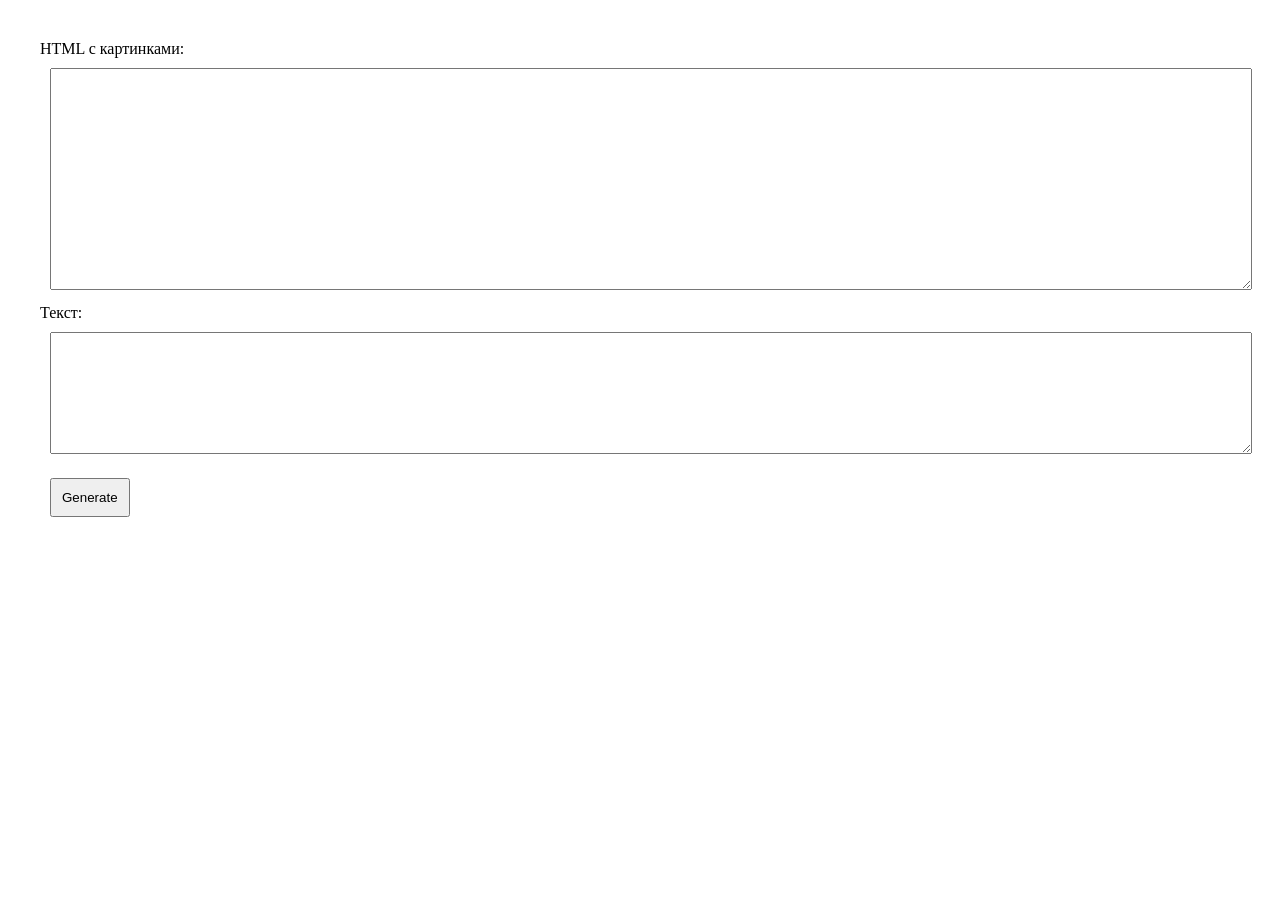
==== index.html @ d3c3d01a "init" ====
<!doctype html>
<html lang="en">
  <head>
    <meta charset="UTF-8">
    <meta name="viewport" content="width=device-width, initial-scale=1.0">
    <title>Gift Generator</title>
  </head>
  <style>
	* {
		margin: 10px;
		padding: 10px;
	}
	#img-src {
		width: calc(100% - 20px);
		height: 200px;
		overflow: auto;
	}
	#text-src {
		width: calc(100% - 20px);
		height: 100px;
		overflow: auto;
	}
  </style>
  <body id="body" type="JS">
	HTML с картинками:
	<textarea name="" id="img-src"></textarea>
	Текст:
	<textarea name="" id="text-src"></textarea>
	<button id="button">Generate</button>
    <script src="test.js"></script>
  </body>
</html>
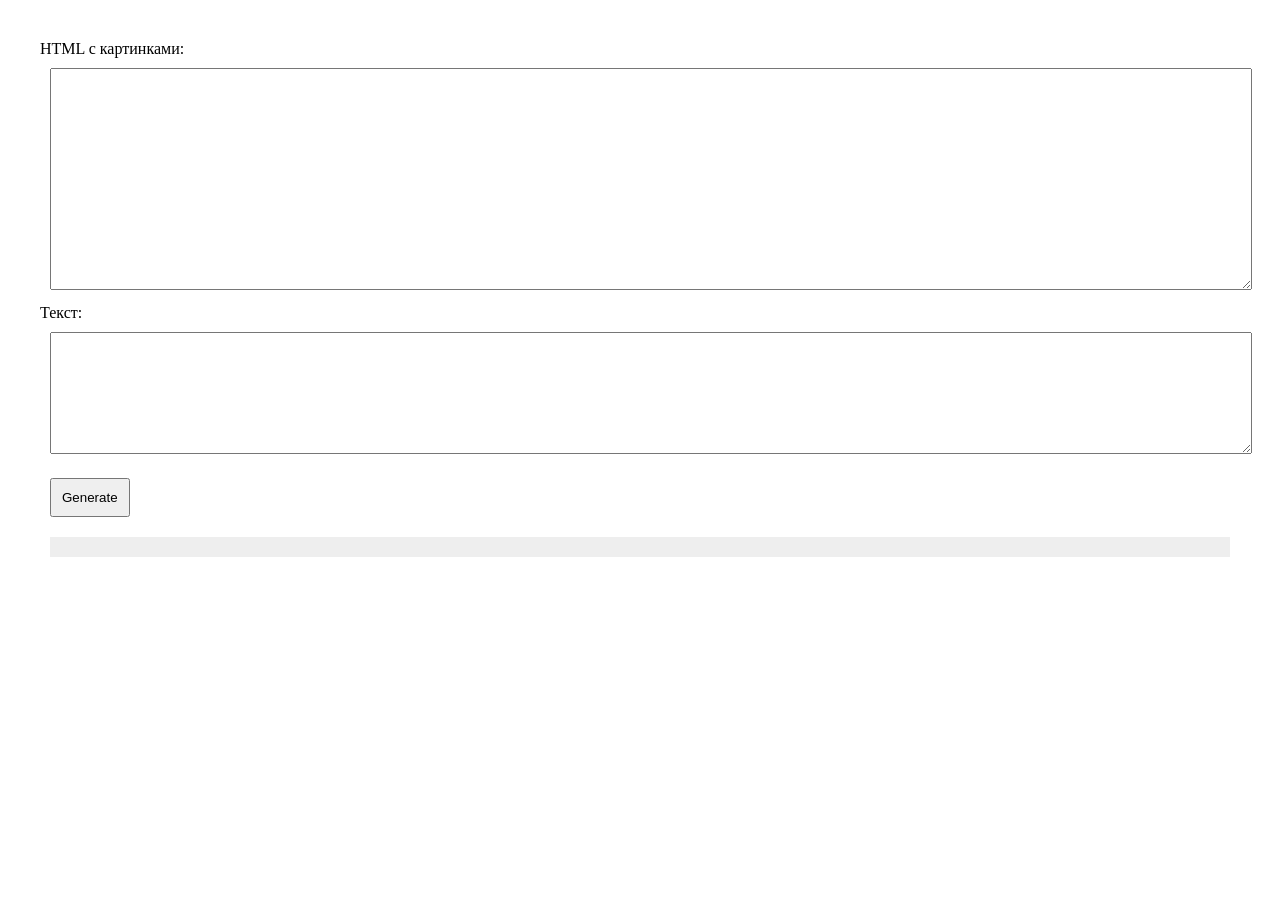
==== commit 624cd3f0: "add buffer" ====
--- a/index.html
+++ b/index.html
@@ -20,6 +20,9 @@
 		height: 100px;
 		overflow: auto;
 	}
+	#result {
+		background-color: #eee;
+	}
   </style>
   <body id="body" type="JS">
 	HTML с картинками:
@@ -27,6 +30,7 @@
 	Текст:
 	<textarea name="" id="text-src"></textarea>
 	<button id="button">Generate</button>
+	<div id="result"></div>
     <script src="test.js"></script>
   </body>
 </html>
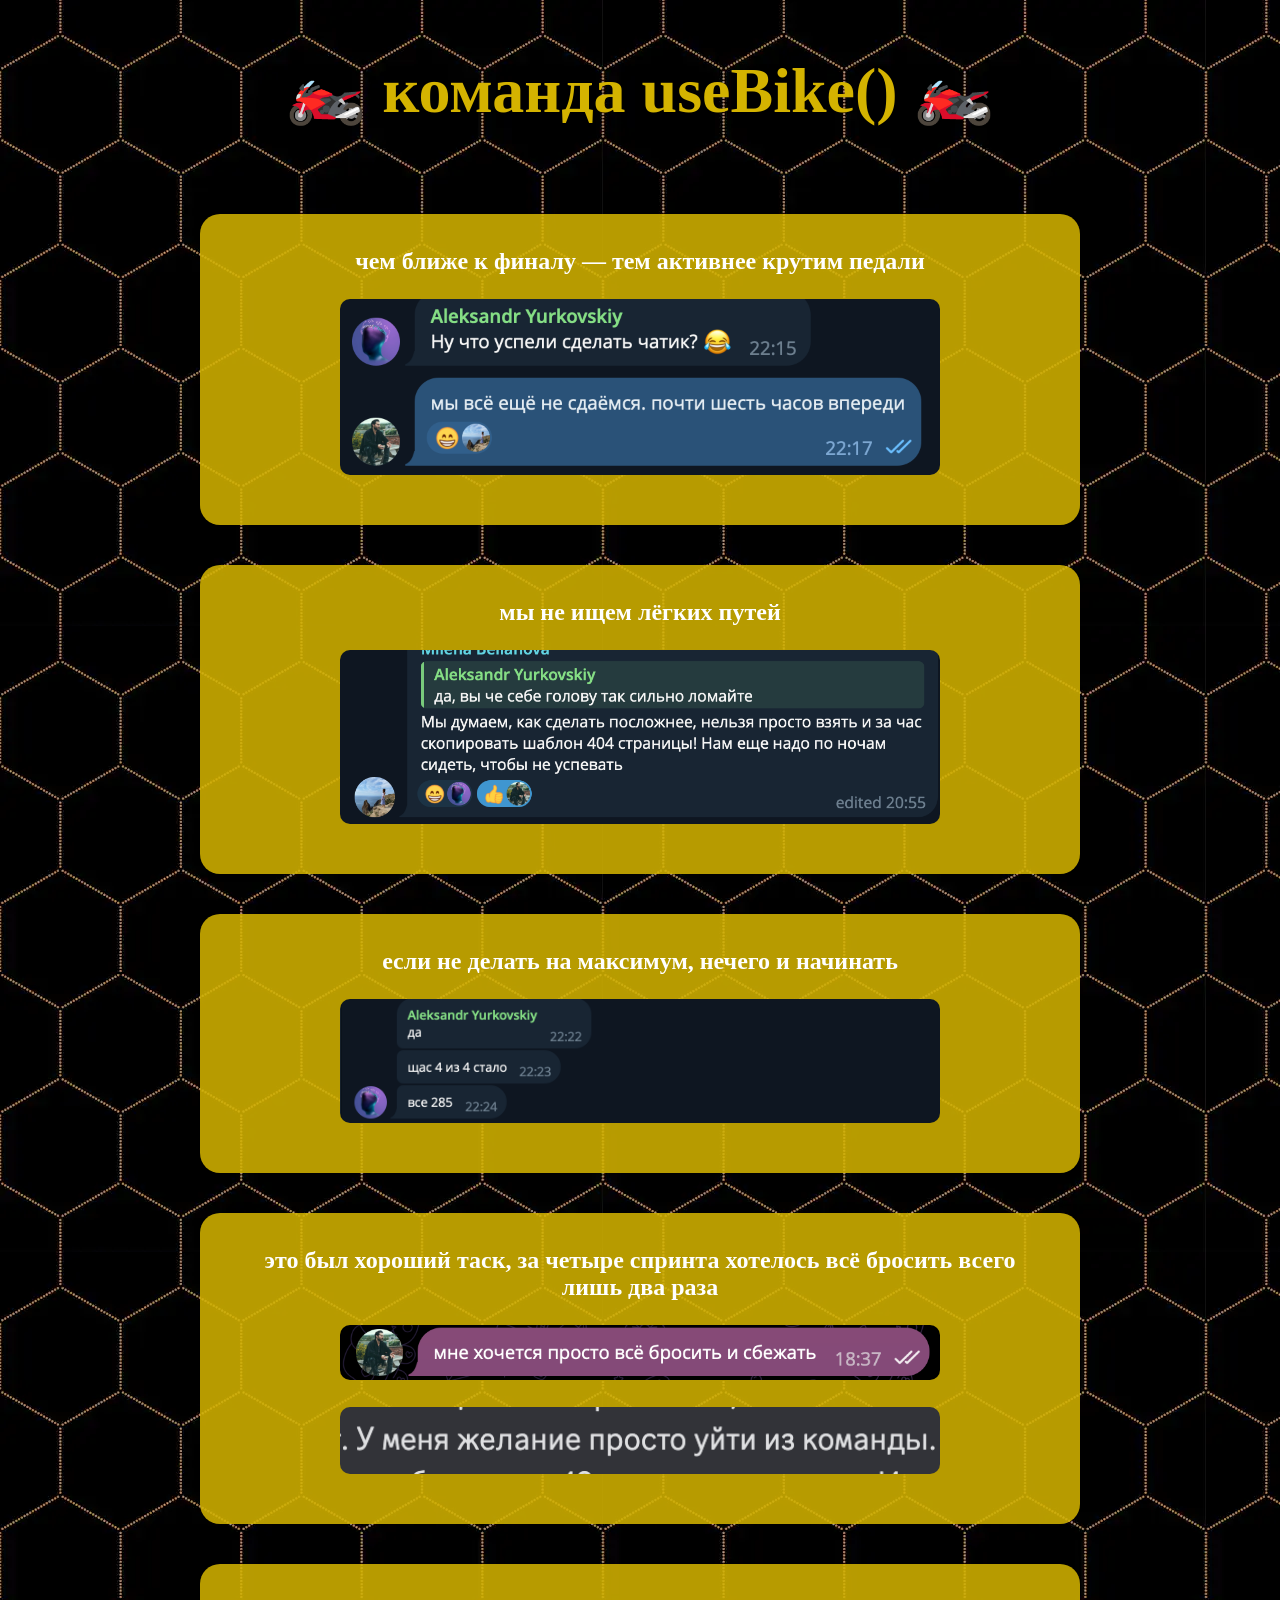
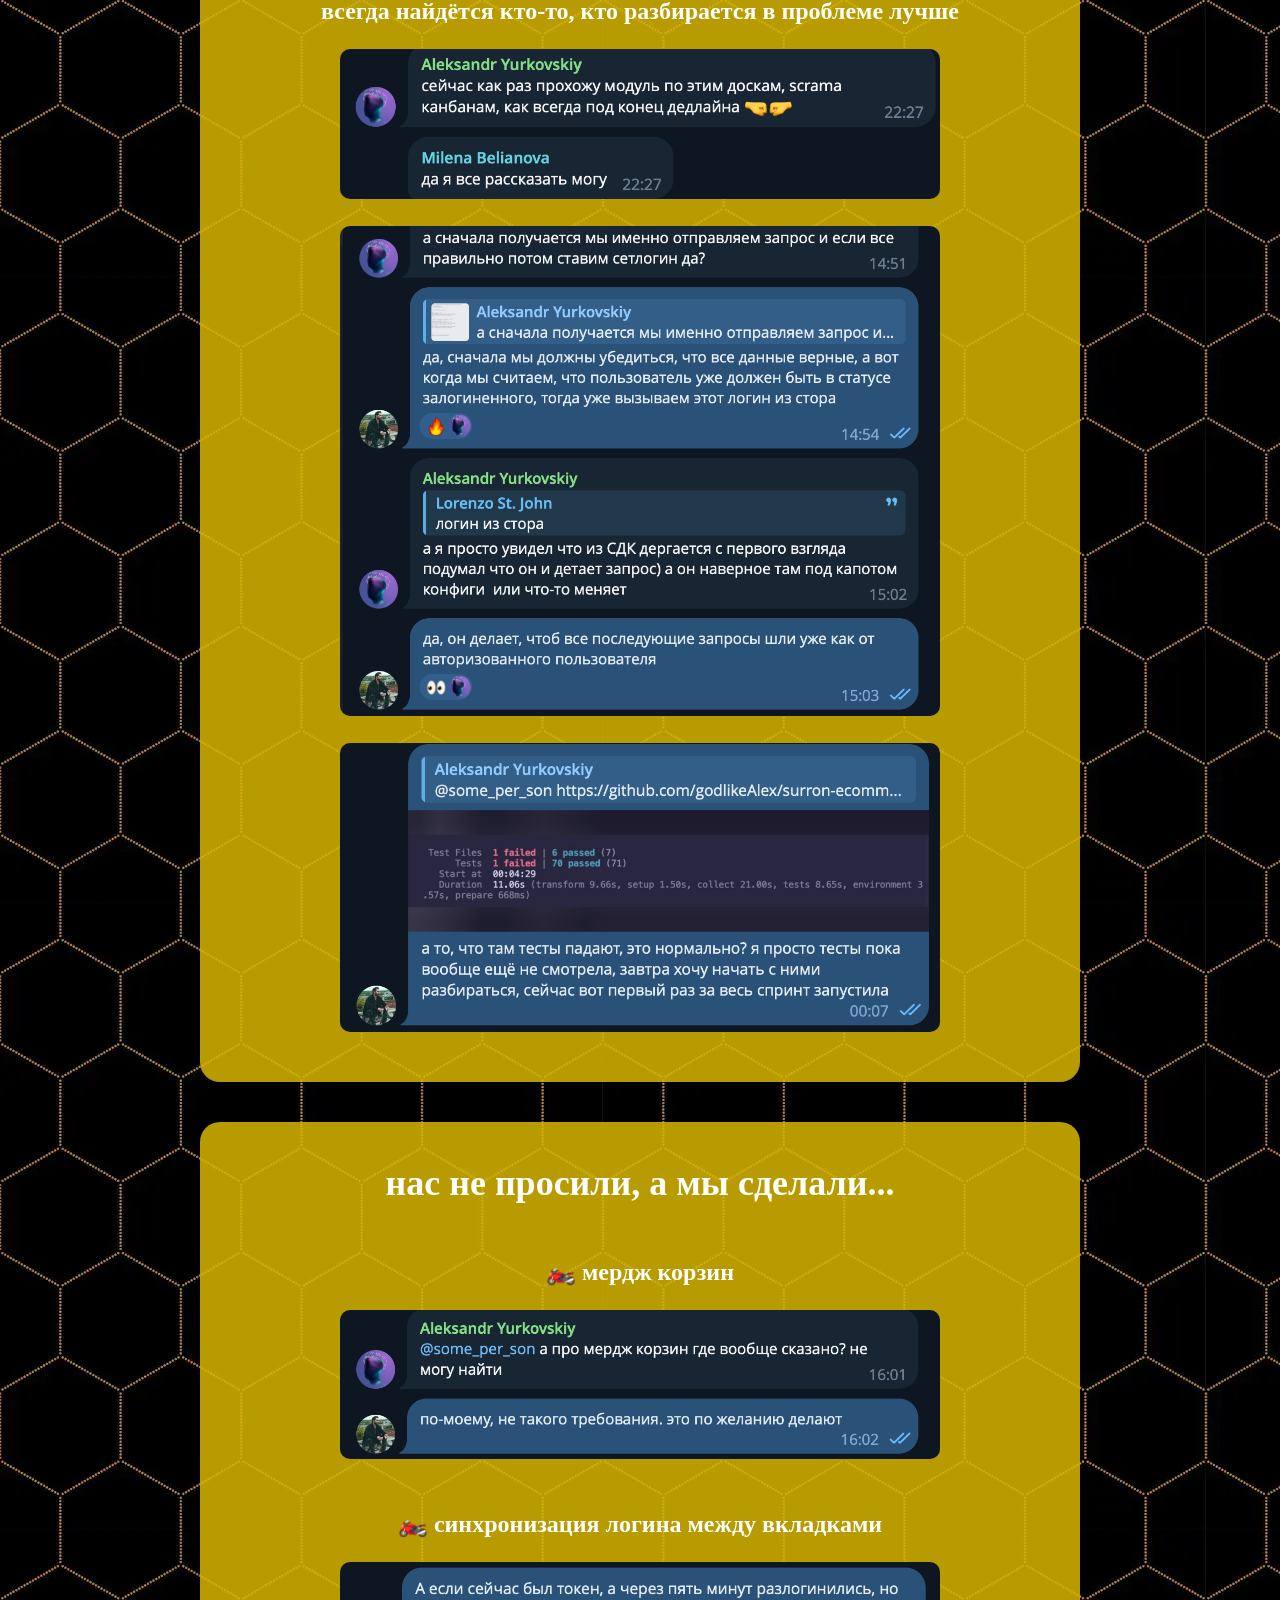
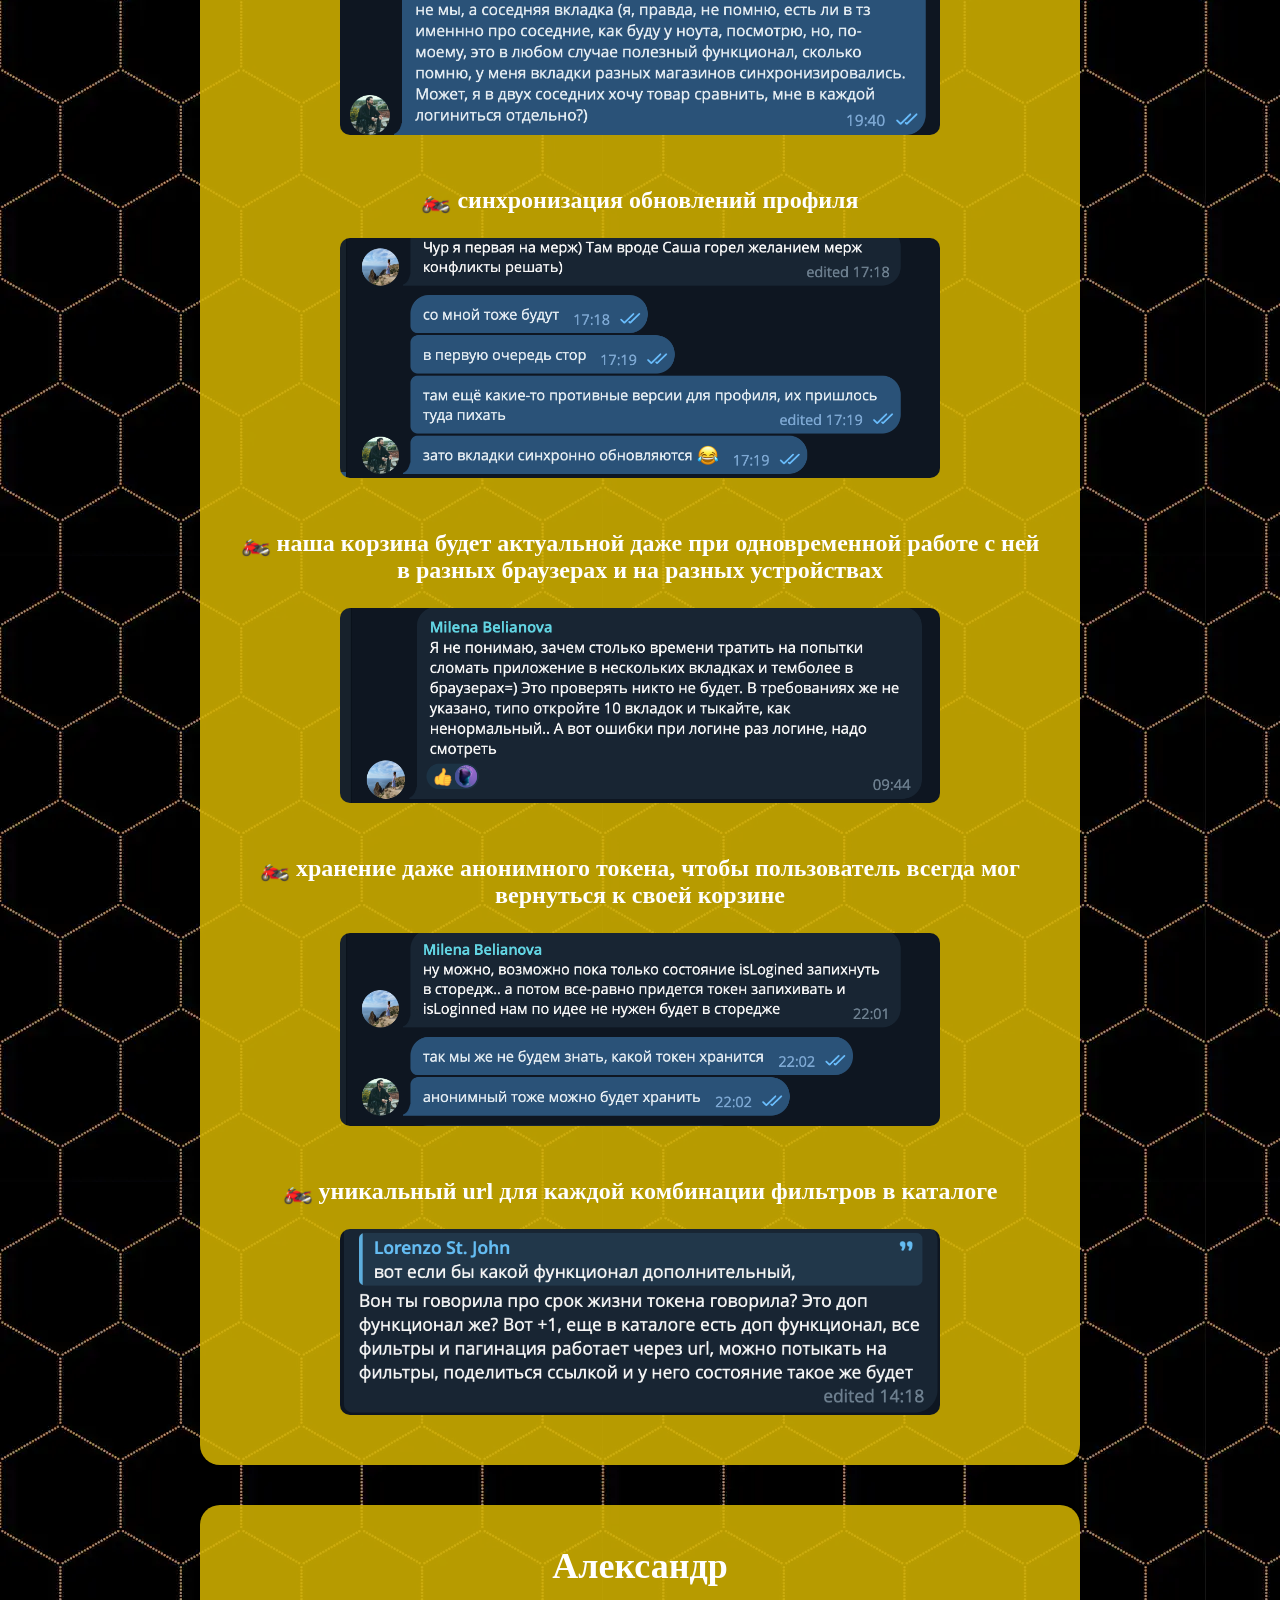
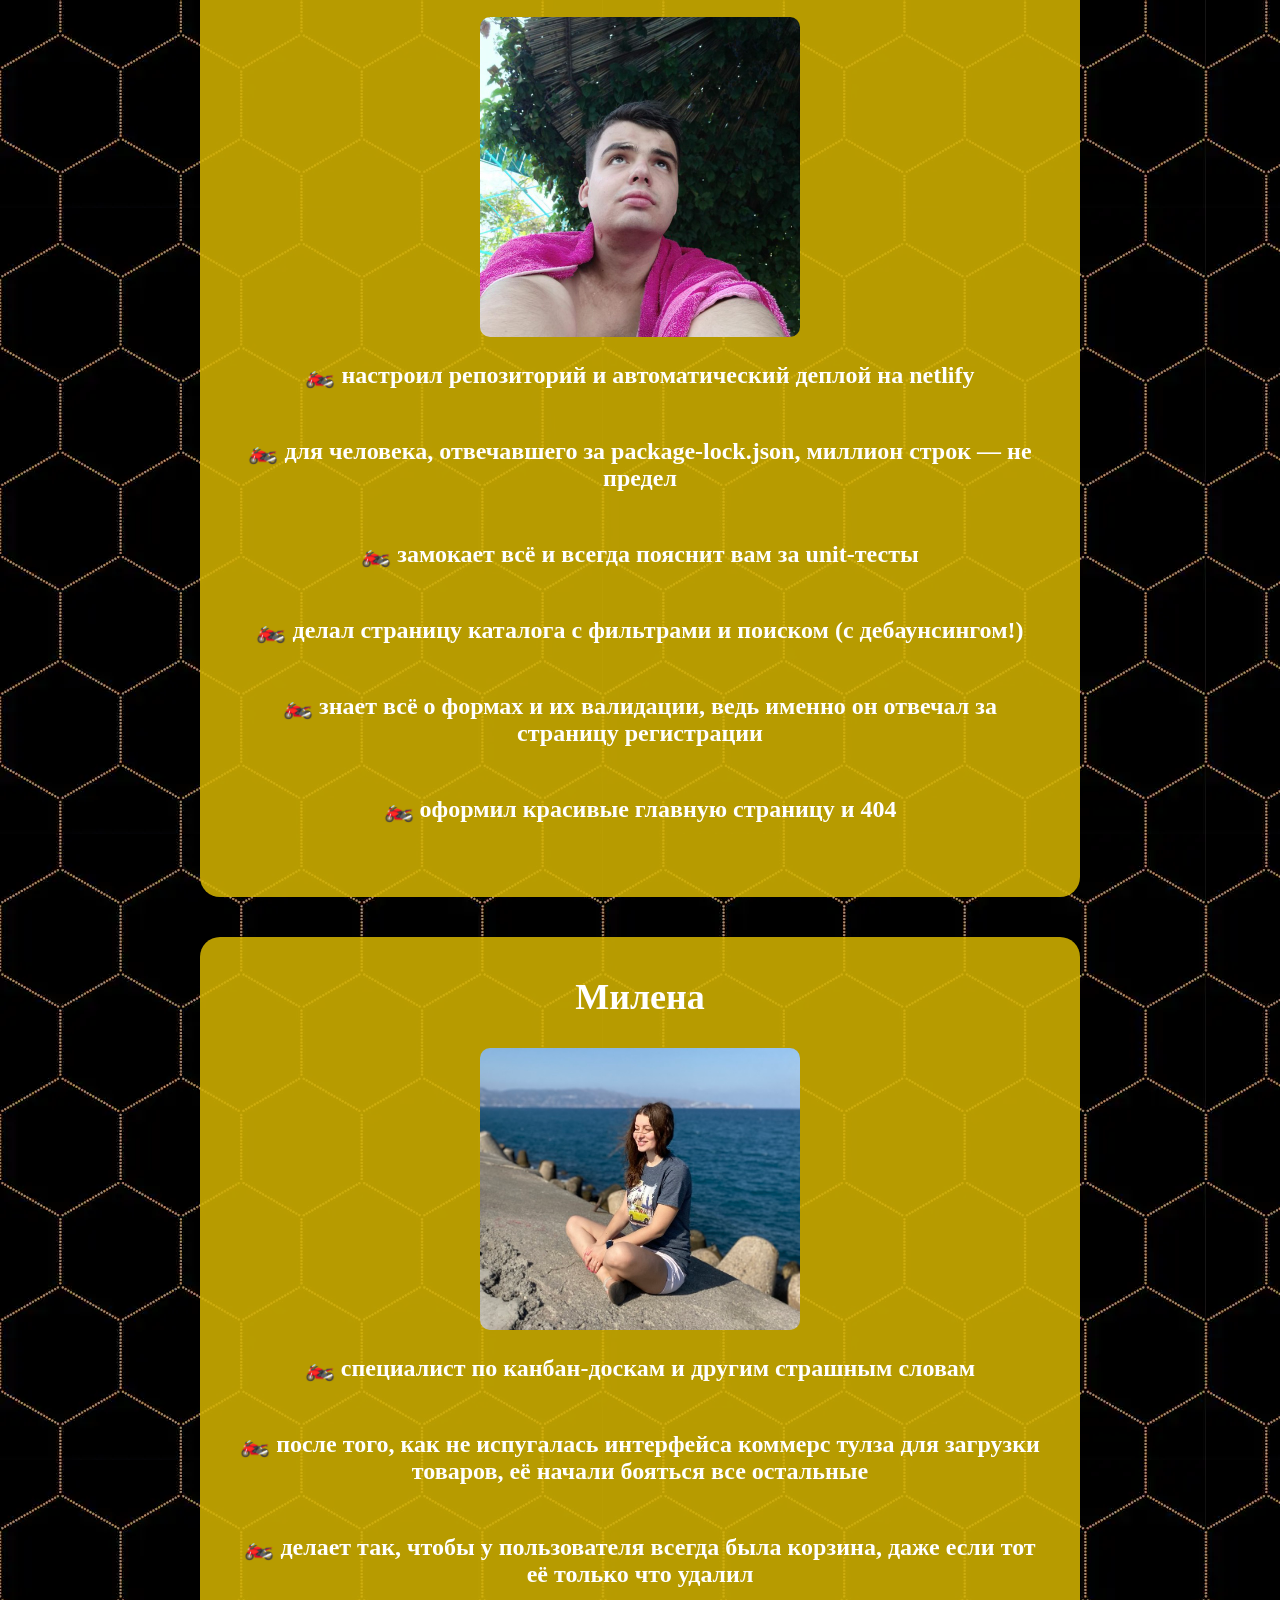
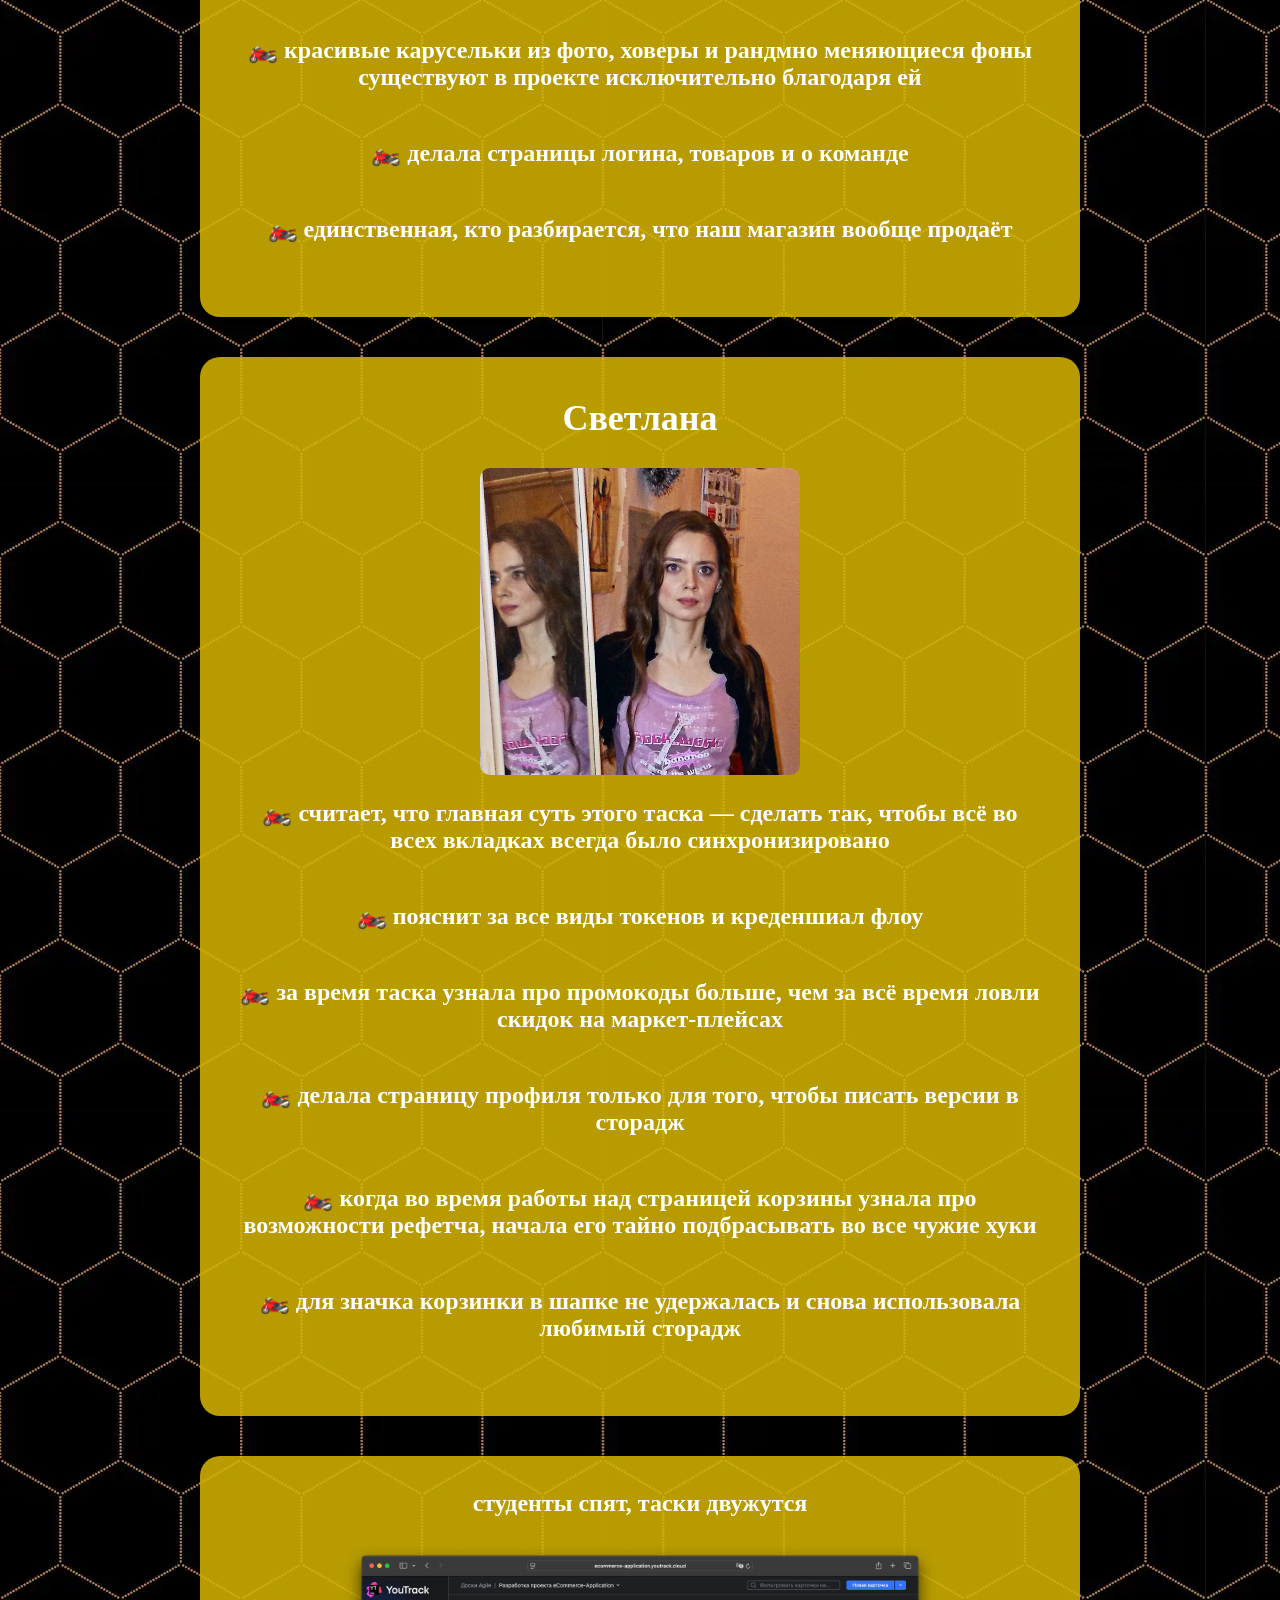
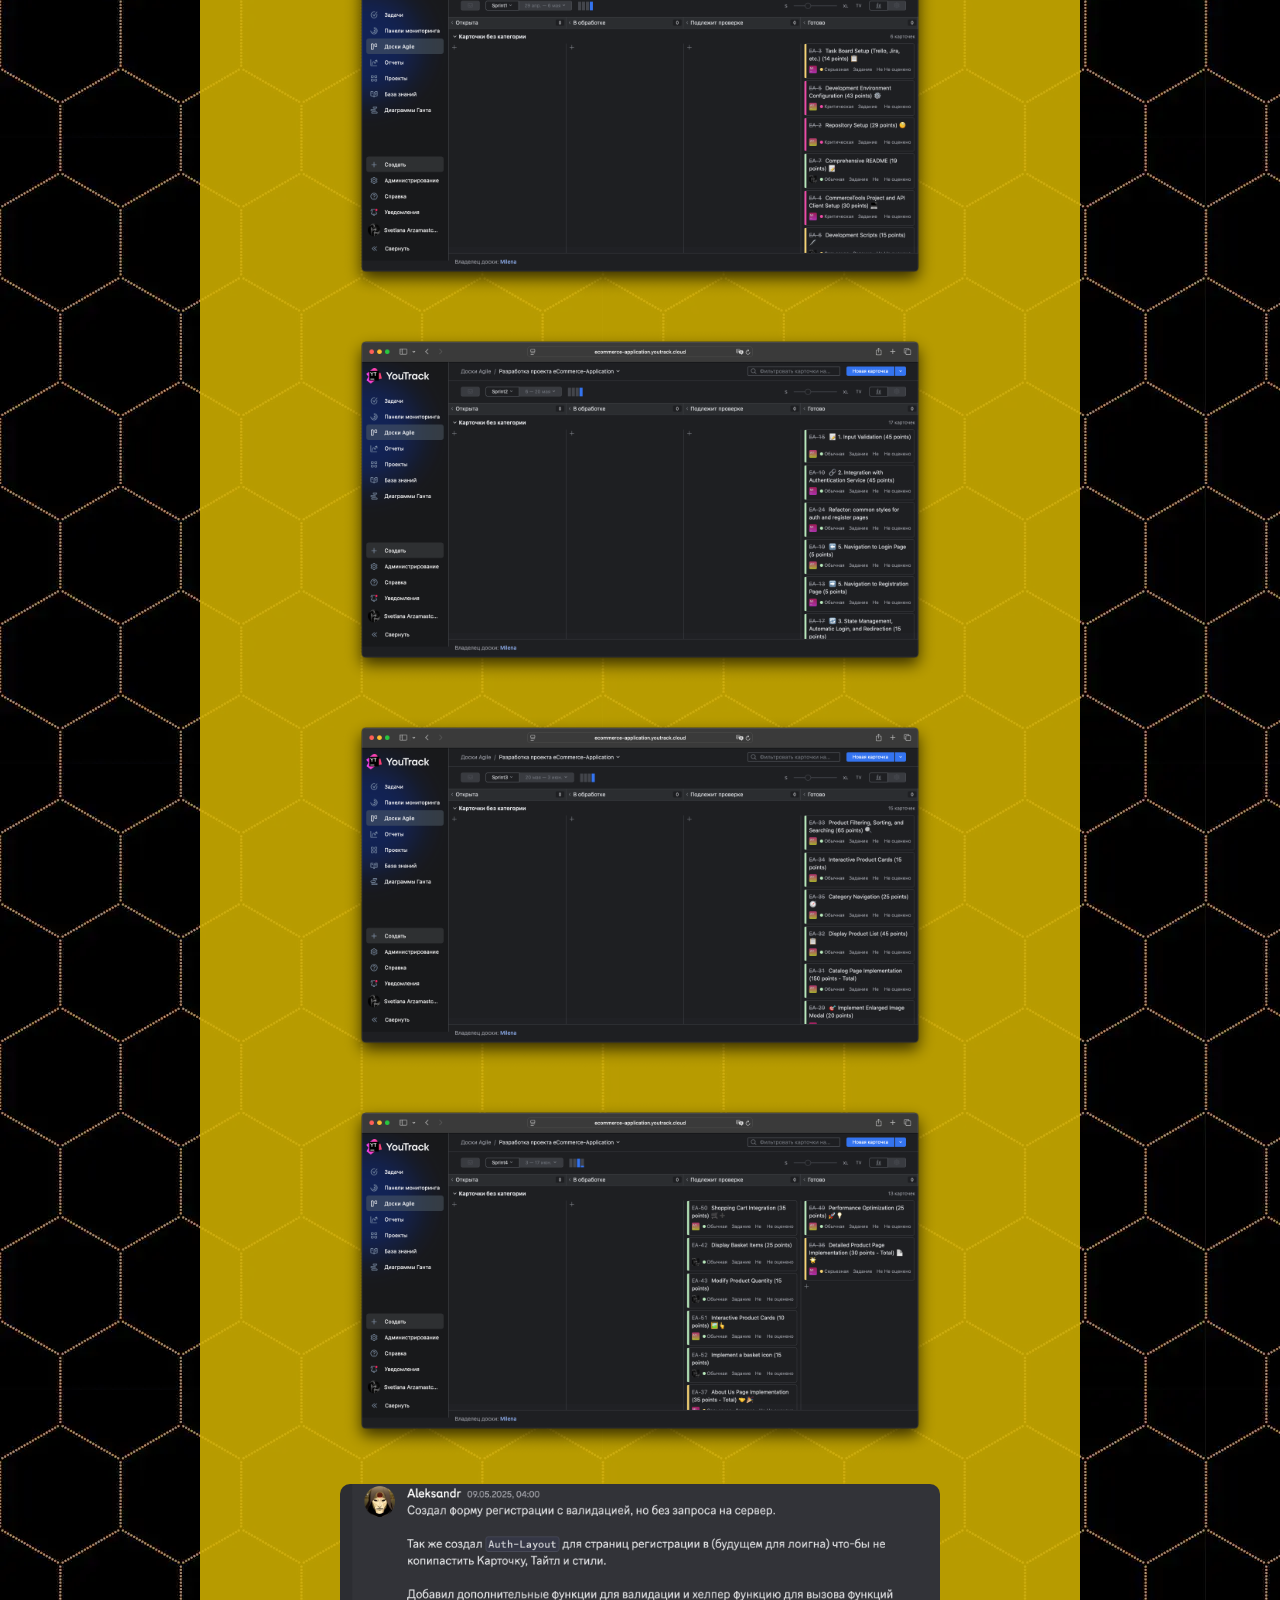
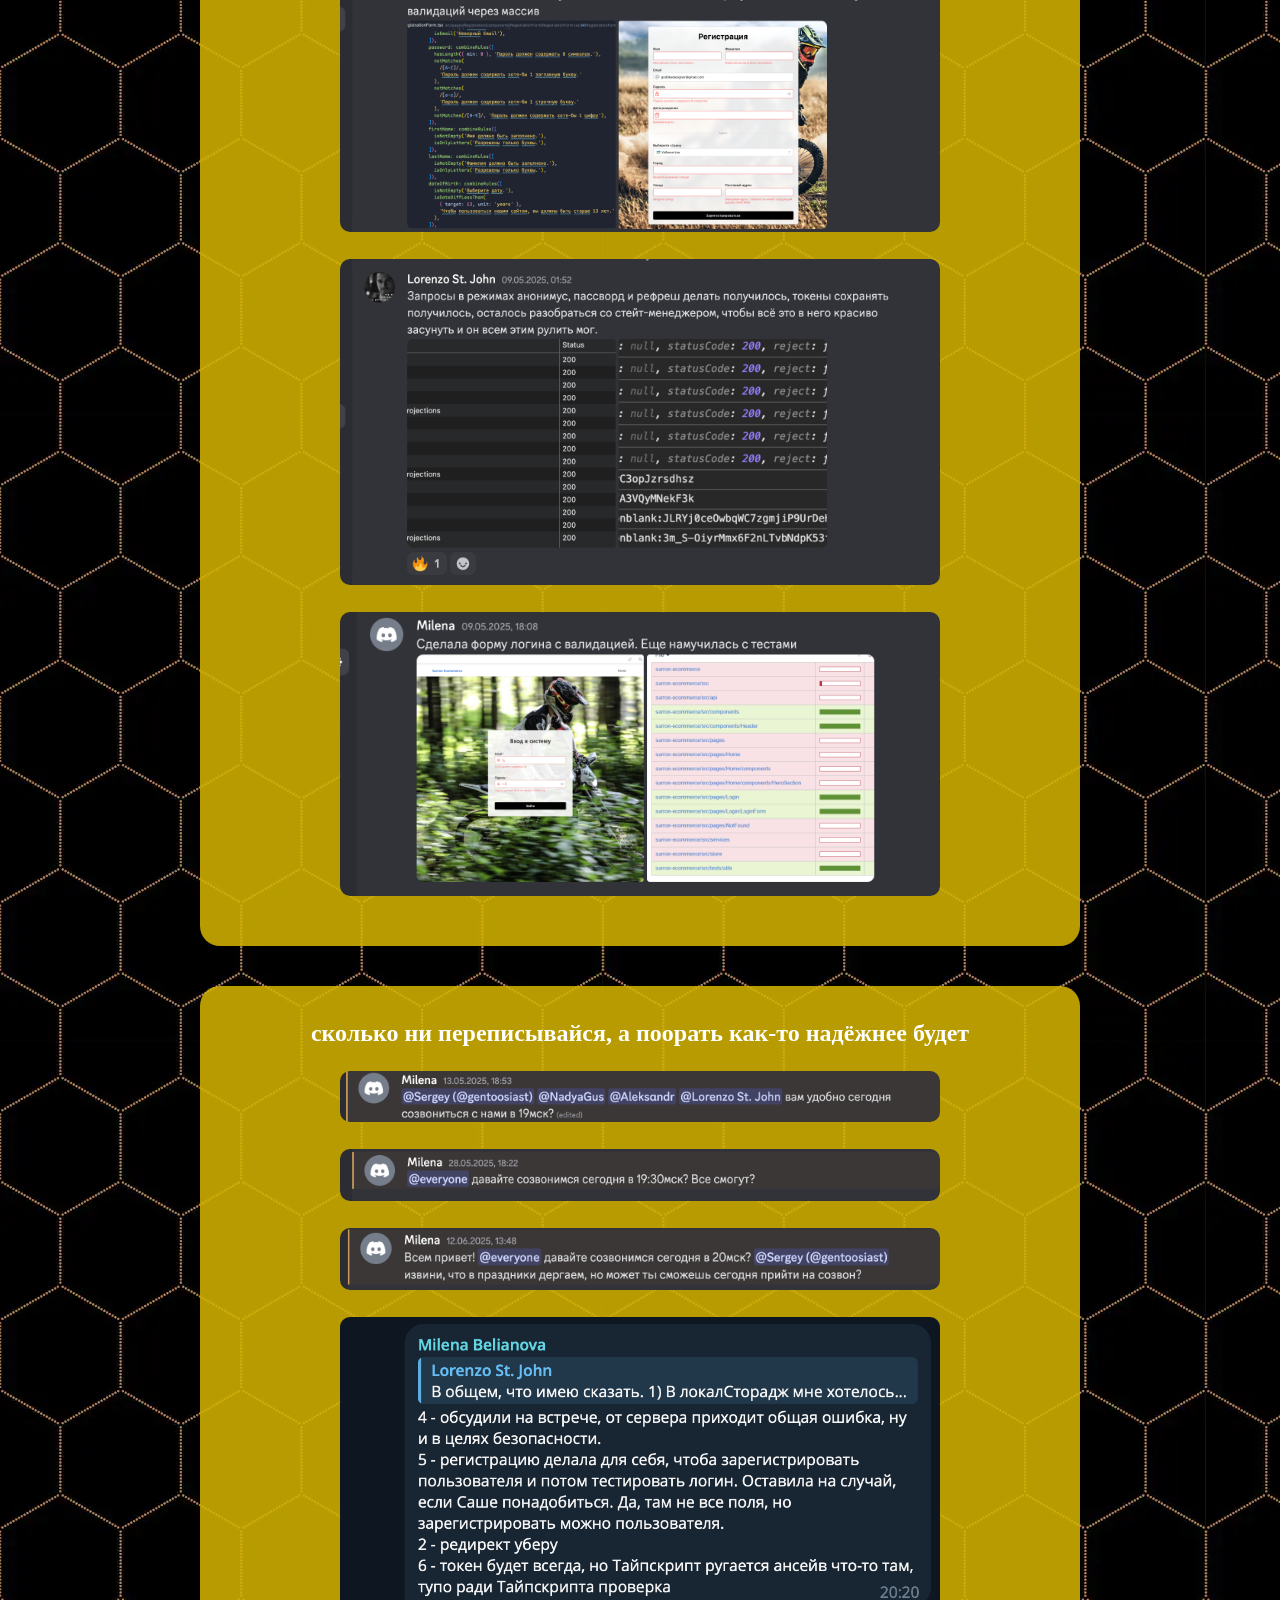
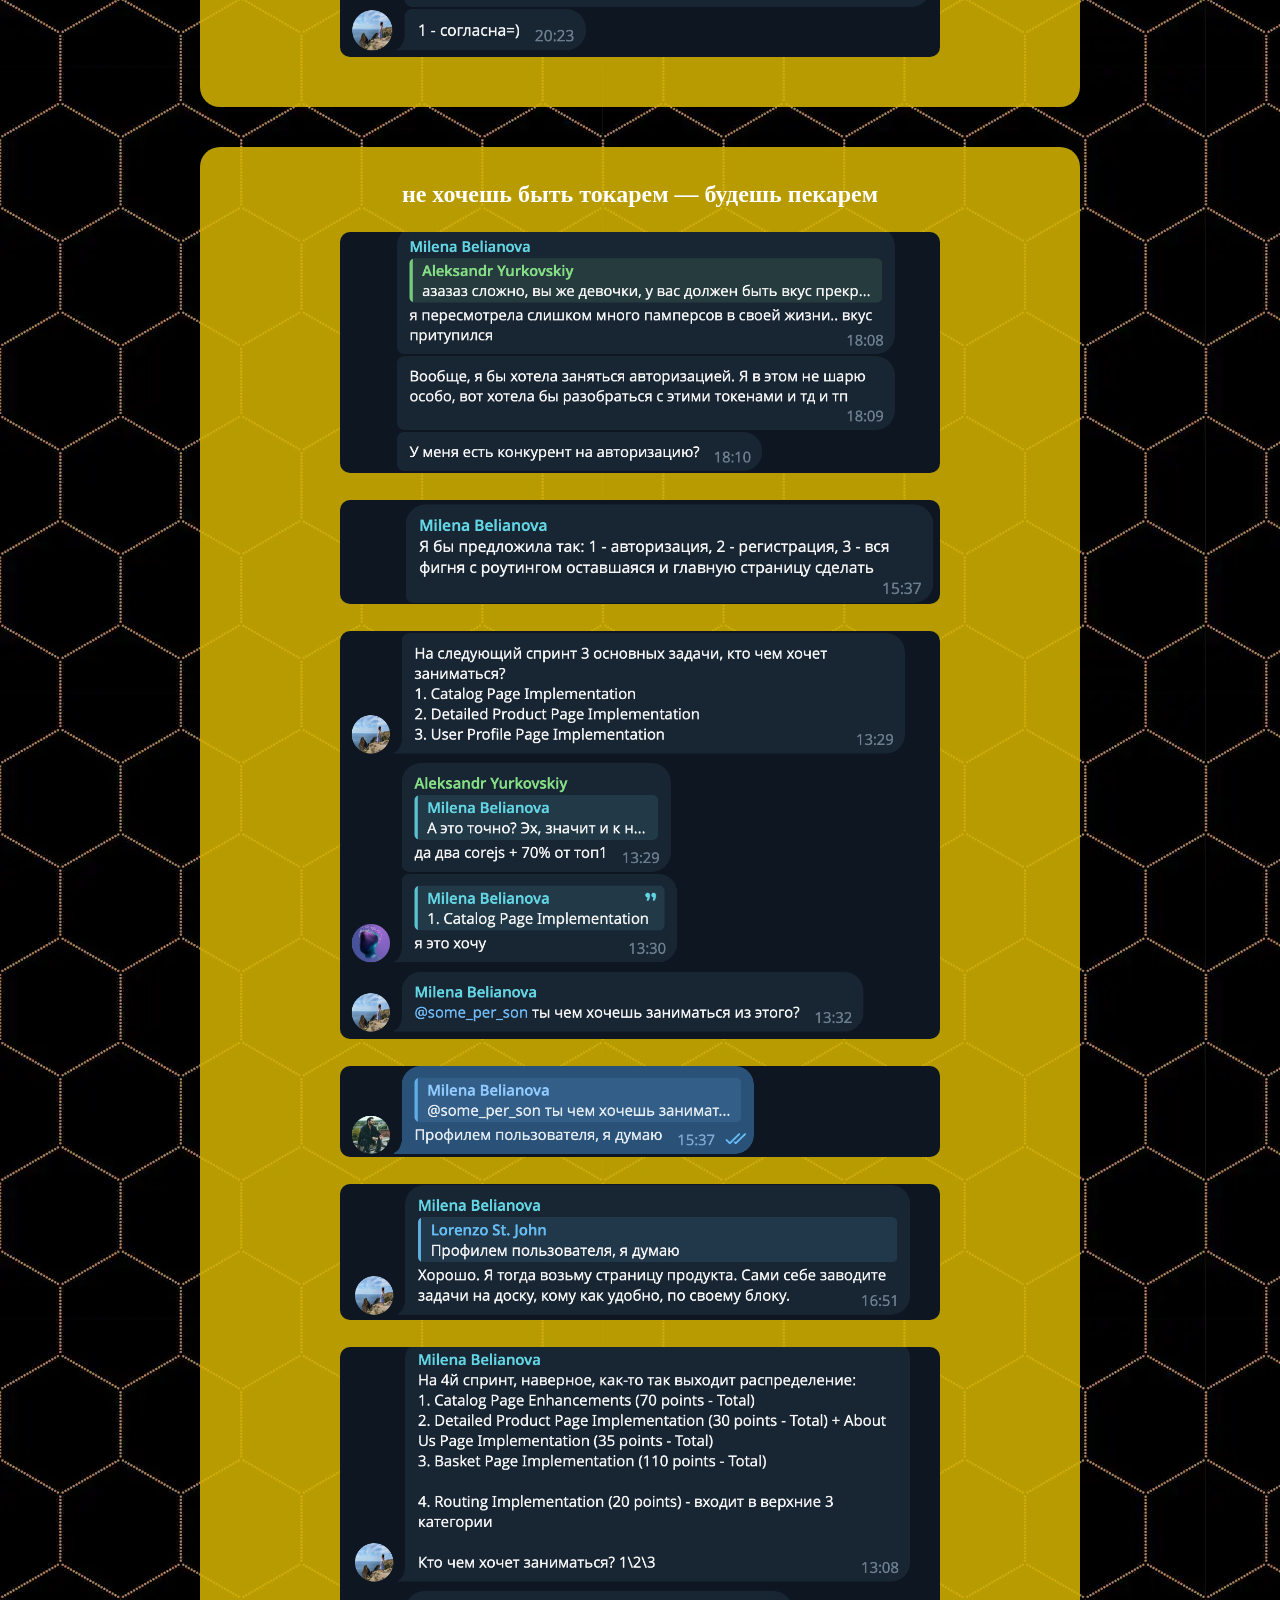
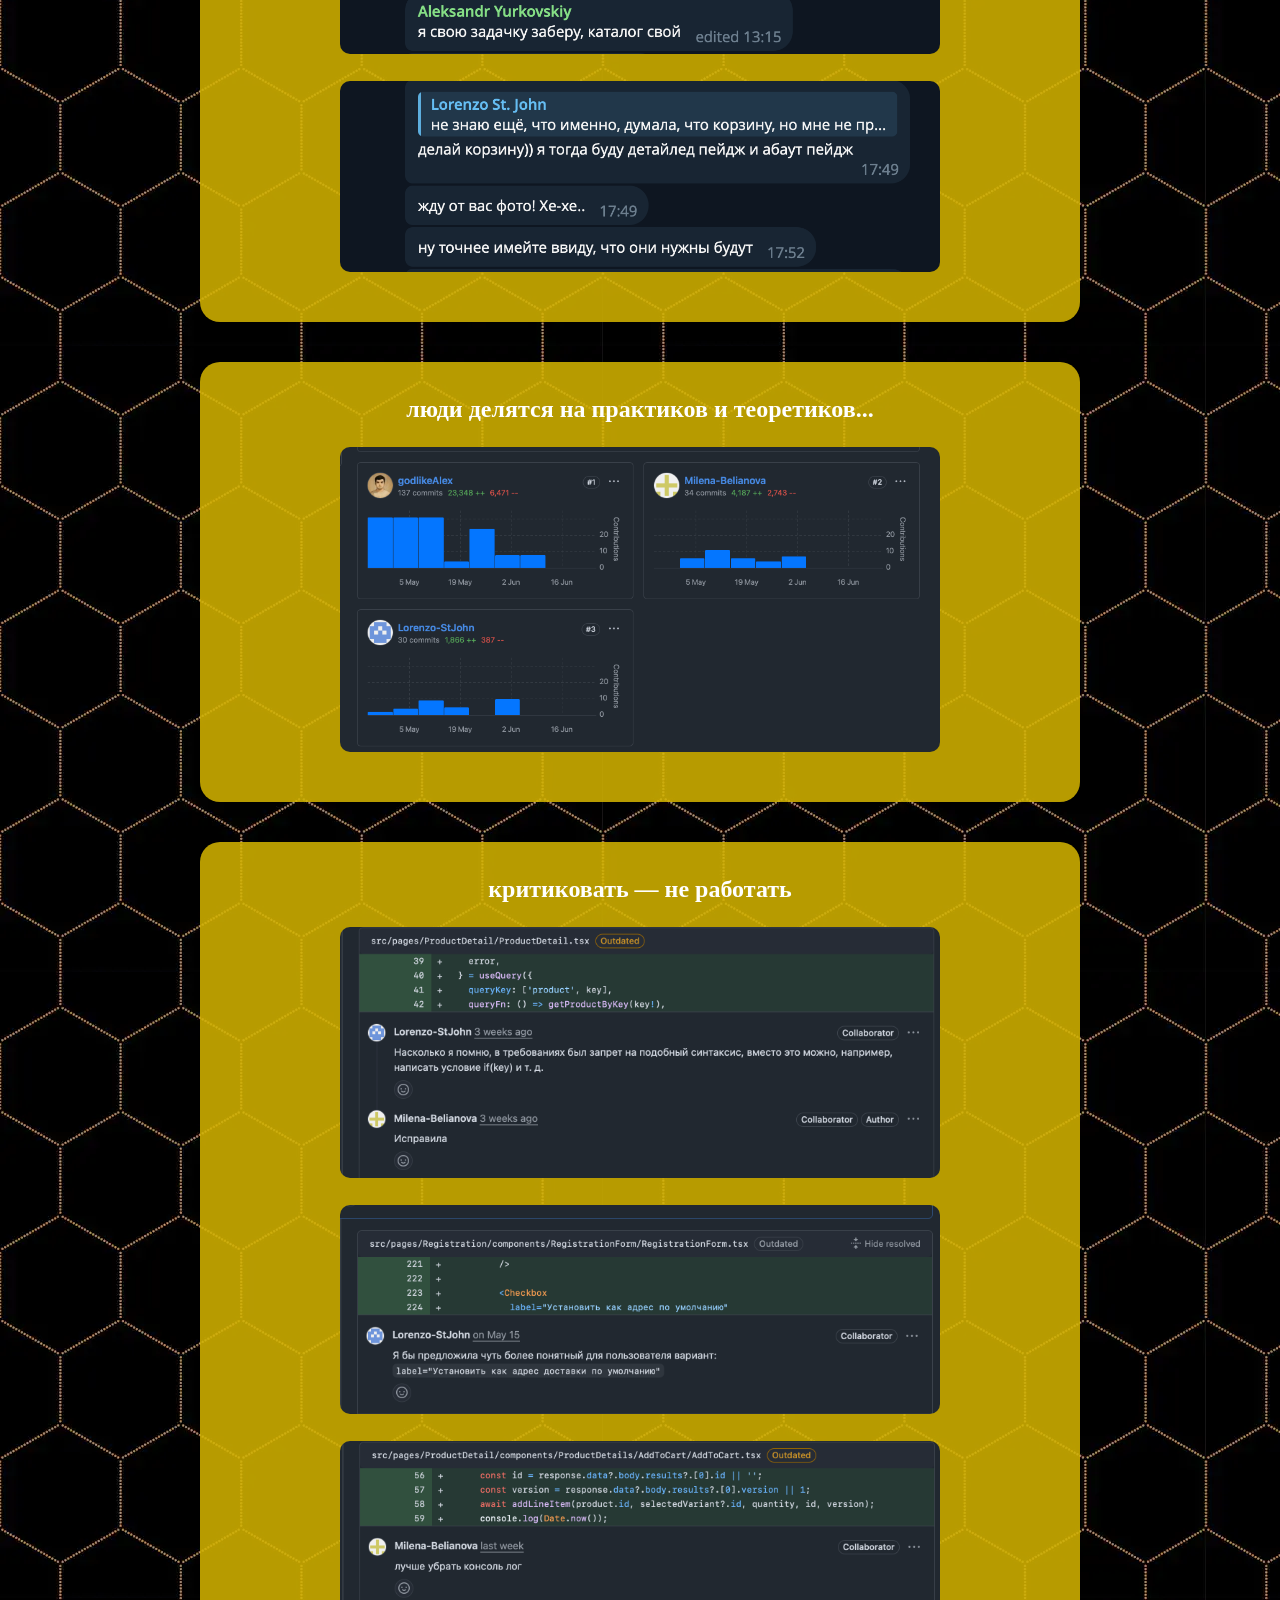
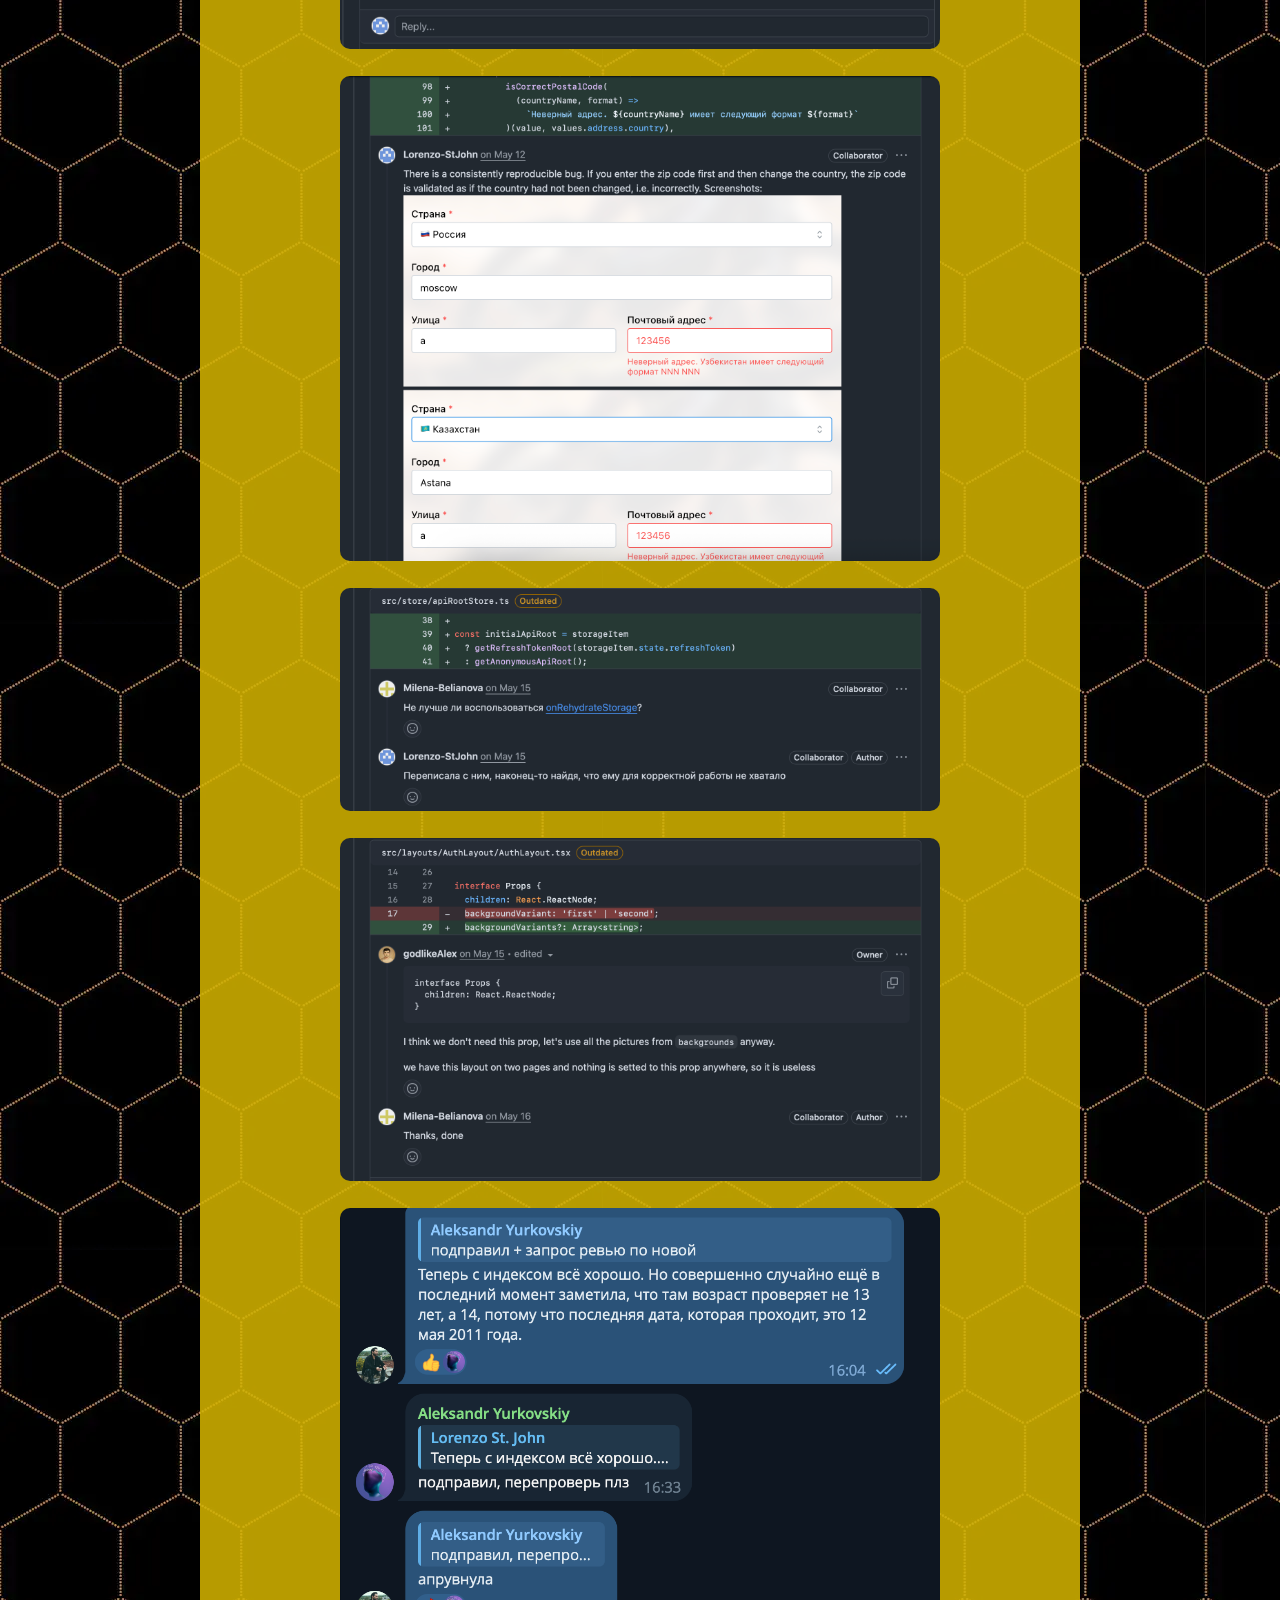
==== commit 3cf36183: "feat: implement something" ====
--- a/index.html
+++ b/index.html
@@ -3,34 +3,231 @@
   <head>
     <meta charset="UTF-8">
     <meta name="viewport" content="width=device-width, initial-scale=1.0">
-    <title>Gift Generator</title>
+    <title>useBike()</title>
+    <link rel="stylesheet" href="style.css">
+    <link
+      rel="apple-touch-icon"
+      sizes="180x180"
+      href="./assets/icons/apple-touch-icon.png"
+    >
+    <link
+      rel="icon"
+      type="image/png"
+      sizes="32x32"
+      href="./assets/icons/favicon-32x32.png"
+    >
+    <link
+      rel="icon"
+      type="image/png"
+      sizes="16x16"
+      href="./assets/icons/favicon-16x16.png"
+    >
+    <link rel="manifest" href="./assets/icons/site.webmanifest">
+    <link
+      type="image/x-icon"
+      href="./assets/icons/favicon.ico"
+      rel="shortcut icon"
+    >
+    <link type="image/x-icon" href="./assets/icons/favicon.ico" rel="mask-icon">
   </head>
-  <style>
-	* {
-		margin: 10px;
-		padding: 10px;
-	}
-	#img-src {
-		width: calc(100% - 20px);
-		height: 200px;
-		overflow: auto;
-	}
-	#text-src {
-		width: calc(100% - 20px);
-		height: 100px;
-		overflow: auto;
-	}
-	#result {
-		background-color: #eee;
-	}
-  </style>
-  <body id="body" type="JS">
-	HTML с картинками:
-	<textarea name="" id="img-src"></textarea>
-	Текст:
-	<textarea name="" id="text-src"></textarea>
-	<button id="button">Generate</button>
-	<div id="result"></div>
-    <script src="test.js"></script>
+  <body>
+    <a target="_blank" href="https://sprint4--ecommerce-surron.netlify.app"
+      ><h1>🏍️ команда useBike() 🏍️</h1></a
+    >
+    <div class="card">
+      <p>чем ближе к финалу — тем активнее крутим педали</p>
+      <img src="./assets/img/1.png" width="75%">
+    </div>
+    <div class="card">
+      <p>мы не ищем лёгких путей</p>
+      <img src="./assets/img/2.png" width="75%">
+    </div>
+    <div class="card">
+      <p>если не делать на максимум, нечего и начинать</p>
+      <img src="./assets/img/3.png" width="75%">
+    </div>
+    <div class="card">
+      <p>
+        это был хороший таск, за четыре спринта хотелось всё бросить всего лишь
+        два раза
+      </p>
+      <img src="./assets/img/5.png" width="75%">
+      <br>
+      <img src="./assets/img/4.png" width="75%">
+    </div>
+    <div class="card">
+      <p>всегда найдётся кто-то, кто разбирается в проблеме лучше</p>
+      <img src="./assets/img/6.png" width="75%">
+      <br>
+      <img src="./assets/img/7.png" width="75%">
+      <br>
+      <img src="./assets/img/8.png" width="75%">
+    </div>
+    <div class="card">
+      <h2>нас не просили, а мы сделали...</h2>
+      <p>🏍️ мердж корзин</p>
+      <img src="./assets/img/9.png" width="75%">
+      <br>
+      <p>🏍️ синхронизация логина между вкладками</p>
+      <img src="./assets/img/10.png" width="75%">
+      <br>
+      <p>🏍️ синхронизация обновлений профиля</p>
+      <img src="./assets/img/11.png" width="75%">
+      <br>
+      <p>
+        🏍️ наша корзина будет актуальной даже при одновременной работе с ней в
+        разных браузерах и на разных устройствах
+      </p>
+      <img src="./assets/img/12.png" width="75%">
+      <br>
+      <p>
+        🏍️ хранение даже анонимного токена, чтобы пользователь всегда мог
+        вернуться к своей корзине
+      </p>
+      <img src="./assets/img/13.png" width="75%">
+      <br>
+      <p>🏍️ уникальный url для каждой комбинации фильтров в каталоге</p>
+      <img src="./assets/img/14.png" width="75%">
+    </div>
+    <div class="card">
+      <h2>Александр</h2>
+      <img src="./assets/img/15.jpg" width="40%">
+      <p>🏍️ настроил репозиторий и автоматический деплой на netlify</p>
+      <p>
+        🏍️ для человека, отвечавшего за package-lock.json, миллион строк — не
+        предел
+      </p>
+      <p>🏍️ замокает всё и всегда пояснит вам за unit-тесты</p>
+      <p>🏍️ делал страницу каталога с фильтрами и поиском (с дебаунсингом!)</p>
+      <p>
+        🏍️ знает всё о формах и их валидации, ведь именно он отвечал за страницу
+        регистрации
+      </p>
+      <p>🏍️ оформил красивые главную страницу и 404</p>
+    </div>
+    <div class="card">
+      <h2>Милена</h2>
+      <img src="./assets/img/16.jpg" width="40%">
+      <p>🏍️ специалист по канбан-доскам и другим страшным словам</p>
+      <p>
+        🏍️ после того, как не испугалась интерфейса коммерс тулза для загрузки
+        товаров, её начали бояться все остальные
+      </p>
+      <p>
+        🏍️ делает так, чтобы у пользователя всегда была корзина, даже если тот
+        её только что удалил
+      </p>
+      <p>
+        🏍️ красивые карусельки из фото, ховеры и рандмно меняющиеся фоны
+        существуют в проекте исключительно благодаря ей
+      </p>
+      <p>🏍️ делала страницы логина, товаров и о команде</p>
+      <p>🏍️ единственная, кто разбирается, что наш магазин вообще продаёт</p>
+    </div>
+    <div class="card">
+      <h2>Светлана</h2>
+      <img src="./assets/img/17.png" width="40%">
+      <p>
+        🏍️ считает, что главная суть этого таска — сделать так, чтобы всё во
+        всех вкладках всегда было синхронизировано
+      </p>
+      <p>🏍️ пояснит за все виды токенов и креденшиал флоу</p>
+      <p>
+        🏍️ за время таска узнала про промокоды больше, чем за всё время ловли
+        скидок на маркет-плейсах
+      </p>
+      <p>
+        🏍️ делала страницу профиля только для того, чтобы писать версии в
+        сторадж
+      </p>
+      <p>
+        🏍️ когда во время работы над страницей корзины узнала про возможности
+        рефетча, начала его тайно подбрасывать во все чужие хуки
+      </p>
+      <p>
+        🏍️ для значка корзинки в шапке не удержалась и снова использовала
+        любимый сторадж
+      </p>
+    </div>
+    <div class="card">
+      <p>студенты спят, таски двужутся</p>
+      <img src="./assets/img/25.png" width="75%">
+      <br>
+      <img src="./assets/img/26.png" width="75%">
+      <br>
+      <img src="./assets/img/27.png" width="75%">
+      <br>
+      <img src="./assets/img/28.png" width="75%">
+      <br>
+      <img src="./assets/img/44.png" width="75%">
+      <br>
+      <img src="./assets/img/45.png" width="75%">
+      <br>
+      <img src="./assets/img/46.png" width="75%">
+    </div>
+    <div class="card">
+      <p>сколько ни переписывайся, а поорать как-то надёжнее будет</p>
+      <img src="./assets/img/31.png" width="75%">
+      <br>
+      <img src="./assets/img/32.png" width="75%">
+      <br>
+      <img src="./assets/img/33.png" width="75%">
+      <br>
+      <img src="./assets/img/34.png" width="75%">
+    </div>
+    <div class="card">
+      <p>не хочешь быть токарем — будешь пекарем</p>
+      <img src="./assets/img/35.png" width="75%">
+      <br>
+      <img src="./assets/img/36.png" width="75%">
+      <br>
+      <img src="./assets/img/37.png" width="75%">
+      <br>
+      <img src="./assets/img/38.png" width="75%">
+      <br>
+      <img src="./assets/img/39.png" width="75%">
+      <br>
+      <img src="./assets/img/40.png" width="75%">
+      <br>
+      <img src="./assets/img/41.png" width="75%">
+    </div>
+    <div class="card">
+      <p>люди делятся на практиков и теоретиков...</p>
+      <img src="./assets/img/18.png" width="75%">
+    </div>
+    <div class="card">
+      <p>критиковать — не работать</p>
+      <img src="./assets/img/19.png" width="75%">
+      <br>
+      <img src="./assets/img/20.png" width="75%">
+      <br>
+      <img src="./assets/img/21.png" width="75%">
+      <br>
+      <img src="./assets/img/22.png" width="75%">
+      <br>
+      <img src="./assets/img/23.png" width="75%">
+      <br>
+      <img src="./assets/img/24.png" width="75%">
+      <br>
+      <img src="./assets/img/29.png" width="75%">
+      <br>
+      <img src="./assets/img/30.png" width="75%">
+    </div>
+    <div class="card">
+      <p>если вы читаете инструкцию, значит, вы уже всё сломали</p>
+      <img src="./assets/img/42.png" width="75%">
+    </div>
+    <div class="card">
+      <p>чем больше умных слов в резюме — тем дольше его писали</p>
+      <img src="./assets/img/43.png" width="75%">
+    </div>
+    <div class="card">
+      <p>
+        и главный вывод этого таска... чем больше времени до дедлайна — тем
+        дольше можно ныть и прокрастинировать!
+      </p>
+      <img src="./assets/img/47.png" width="75%">
+    </div>
+    <h3>Всем спасибо за внимание!</h3>
   </body>
 </html>
--- a/style.css
+++ b/style.css
@@ -0,0 +1,66 @@
+::-webkit-scrollbar {
+  width: 6px;
+  height: 6px;
+}
+
+::-webkit-scrollbar-track {
+  background-color: #333;
+}
+
+::-webkit-scrollbar-thumb {
+  background-color: #d4b300;
+  border-radius: 3px;
+}
+
+body {
+  background-image: url('./assets/img/golden-honeycomb.webp');
+  color: white;
+  min-height: 100dvh;
+  display: flex;
+  flex-direction: column;
+  align-items: center;
+  justify-content: flex-start;
+  gap: 40px;
+}
+
+img {
+  border-radius: 10px;
+}
+
+a h1 {
+  font-size: 64px;
+  line-height: 5rem;
+  color: #d4b300;
+  transition: all 0.3s;
+}
+
+a {
+  text-decoration: none;
+}
+
+a h1:hover {
+  color: rgba(249 224 0 / 100%);
+}
+
+h3 {
+  font-size: 36px;
+}
+
+h1,
+p {
+  text-align: center;
+}
+
+.card {
+  display: flex;
+  align-items: center;
+  justify-items: center;
+  flex-direction: column;
+  padding: 10px 40px 50px;
+  background-color: #d4b300dd;
+  color: white;
+  max-width: 800px;
+  border-radius: 20px;
+  font-size: 24px;
+  font-weight: 700;
+}
